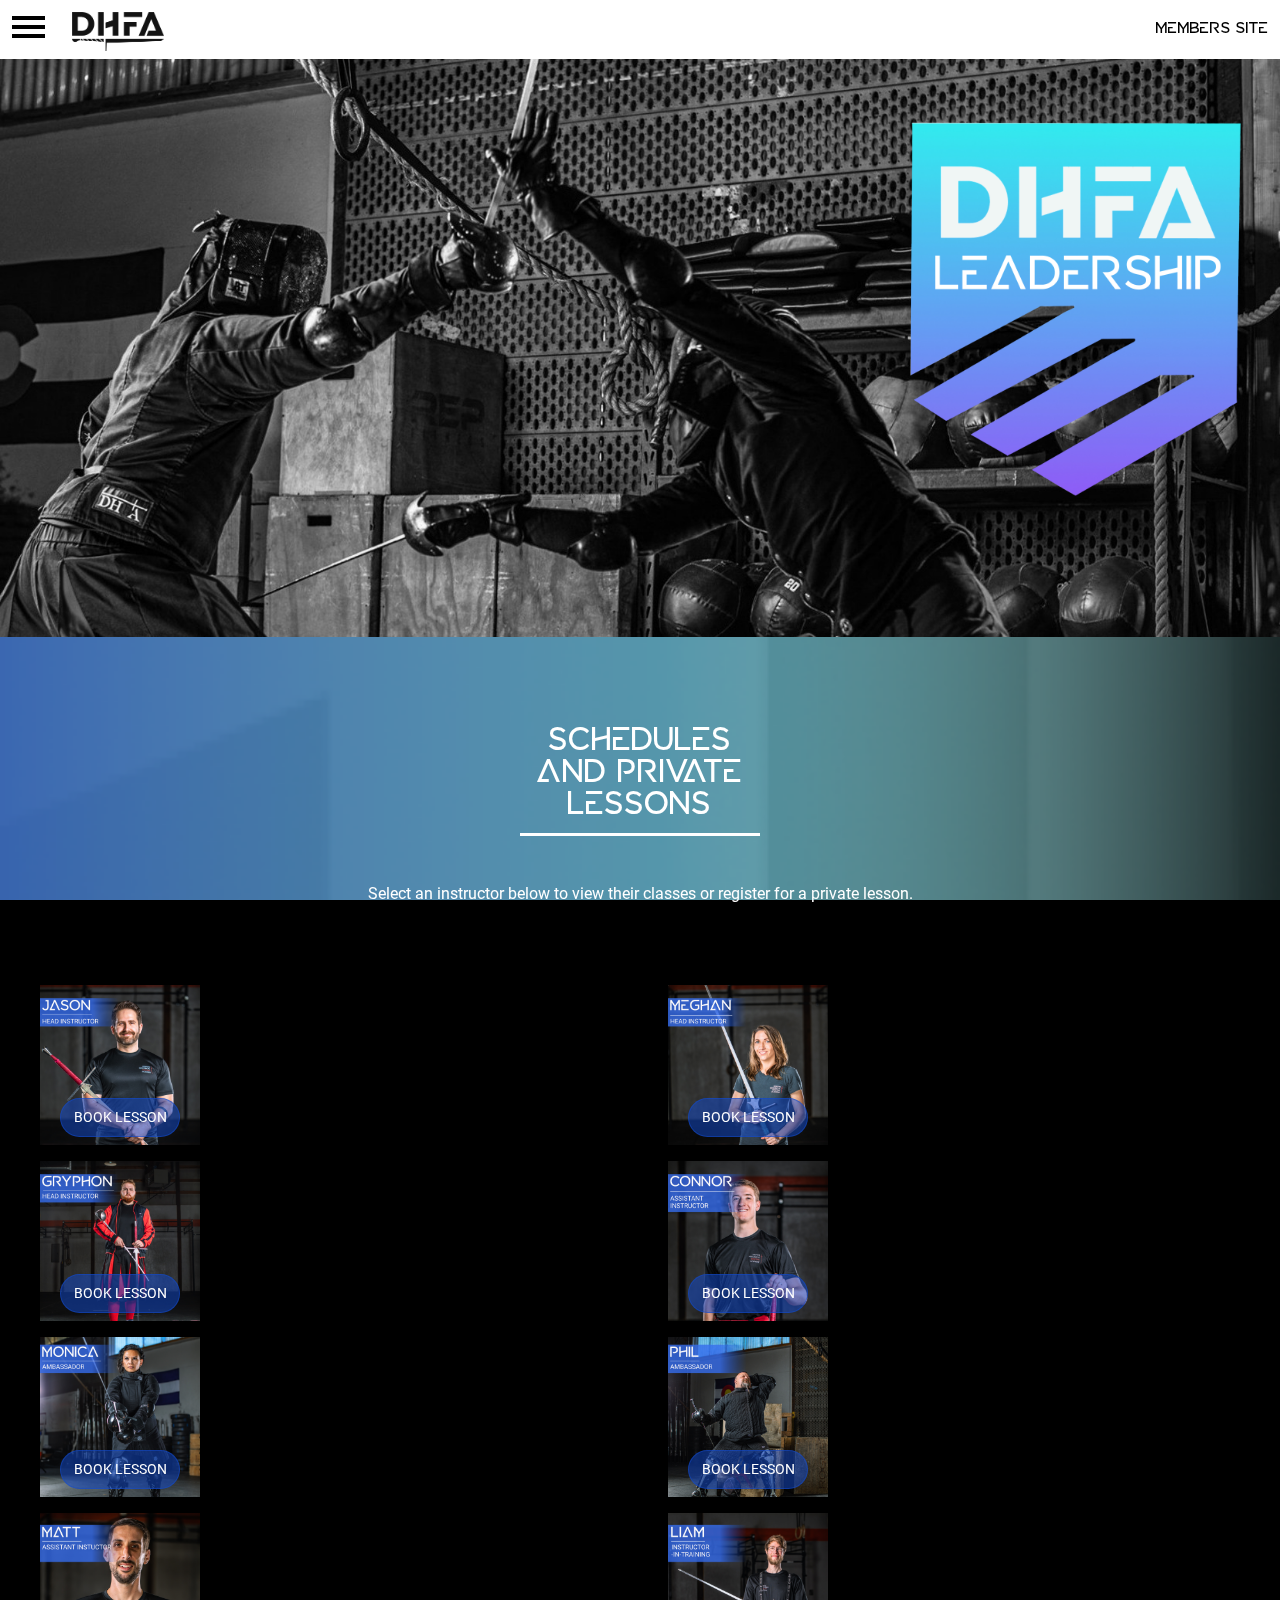
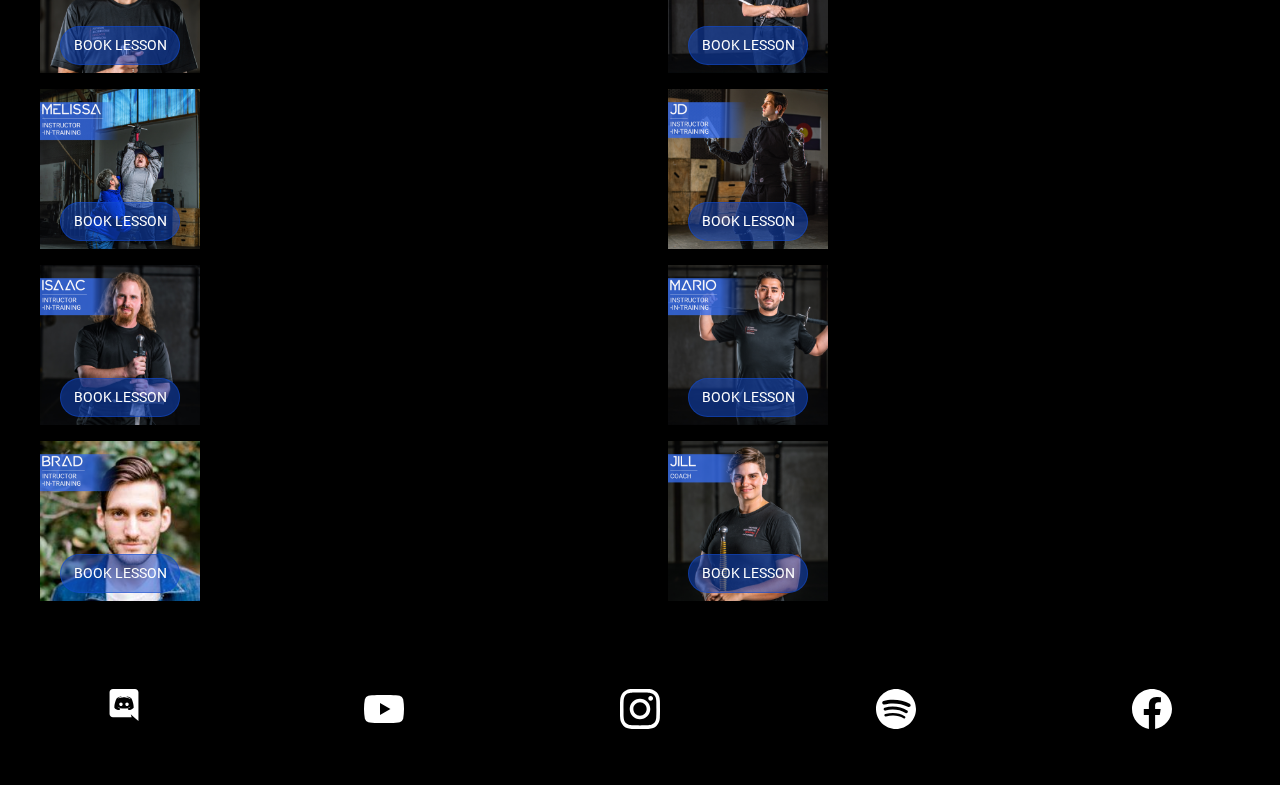
==== leadership.html @ adb18b88 "Leadership page initial" ====
<!DOCTYPE html>
<html lang="eng"></html>

<head>
        <meta name="viewport" content="width=device-width, initial-scale=1">
        
            <link rel="apple-touch-icon" sizes="180x180" href="favicon/apple-touch-icon.png">
            <link rel="icon" type="image/png" sizes="32x32" href="favicon/favicon-32x32.png">
            <link rel="icon" type="image/png" sizes="16x16" href="favicon/favicon-16x16.png">
            <link rel="manifest" href="favicon/site.webmanifest">
            <link rel="mask-icon" href="favicon/safari-pinned-tab.svg" color="#366dee">
            <meta name="msapplication-TileColor" content="#814af0">
            <meta name="theme-color" content="#ffffff">    
        
        <title>DHFA Leadership Site</title>
        <link href="leadershipstyles.css" rel="stylesheet">
</head>

    <body>
        <div class="overlay"></div>

        <nav role="navigation">
            <div class="menuToggle">
              <input type="checkbox" />
              
              <span></span>
              <span></span>
              <span></span>
              
    
              <ul class="menu">
                <li><a href="index.html">Home</a></li>
                <li><a href="https://my.rhinofit.ca/store/products/dbae5ebb">Shop</a></li>
                <li><a href="#leadership">Club Leadership</a></li>
                <li><a href="#">Club Updates</a></li>
                <li><a href=" https://my.rhinofit.ca/cal/dbae5ebb?show=classes&agenda=agendaWeek&minTime=0&maxTime=24&classes=all">Class Signup</a></li>
                <li><a href="#">Reading Materials</a></li>
                <li><a href="#">Equipment Guide</a></li>
                <li><a href="https://docs.google.com/document/d/1leaNUhkbYNF7OV9quRUYVx3VeisiRISOa0xHvIGaq3I/edit">Code of Conduct</a></li>
              </ul>
              
            </div>
          </nav>
            <img class="logo" src="/images/DHFA-logo.png">
            <span class="members-tag">Members Site</span>
            <div class="header-top"></div> 
    </header>
    <!-- OPENING TAG SECTION  -->
        <img class="head-img" src="images/gryph-connor-saber.jpg">
            <div>
                <img class="shield" src="/images/dhfa-leadership-shield.png">
                
            </div>
        </div>
    </header>
        <section id="leadership" class="opening-tag">
            <div class="opening-div">
                <div><h1>Schedules and private lessons</h1></div>
                <p>Select an instructor below to view their classes or register for a private lesson.</p>
            </div>
        </section>
        <!-- INSTRUCTOR LIST SECTION -->
        <section class="instructor-section">
            <ul class="instructor-list">
                <li class="instructor-li">
                    
                    <img src="images/headshots/jason-headshot.png">
                    <button class= "book-button"><a>book lesson</a></button>
                    <div class="img-overlay"></div>
                </li>
                <li class="instructor-li">
                    <img src="images/headshots/meghan-headshot.png">
                    <button class= "book-button"><a>book lesson</a></button>
                    <div class="img-overlay"></div>
                </li>
                <li class="instructor-li">
                    <img src="images/headshots/gryphon-headshot.png">
                    <button class= "book-button"><a>book lesson</a></button>
                    <div class="img-overlay"></div>
                </li>
                <li class="instructor-li">
                    <img src="images/headshots/connor-headshot.png">
                    <button class= "book-button"><a>book lesson</a></button>
                    <div class="img-overlay"></div>
                </li>
                <li class="instructor-li">
                    <img src="images/headshots/monica-headshot.png">
                    <button class= "book-button"><a>book lesson</a></button>
                    <div class="img-overlay"></div>
                </li>
                <li class="instructor-li">
                    <img src="images/headshots/phil-headshot.png">
                    <button class= "book-button"><a>book lesson</a></button>
                    <div class="img-overlay"></div>
                </li>
                <li class="instructor-li">
                    <img src="images/headshots/matt-headshot.png">
                    <button class= "book-button"><a>book lesson</a></button>
                    <div class="img-overlay"></div>
                </li>
                <li class="instructor-li">
                    <img src="images/headshots/liam-headshot.png">
                    <button class= "book-button"><a>book lesson</a></button>
                    <div class="img-overlay"></div>
                </li>
                <li class="instructor-li">
                    <img src="images/headshots/melissa-headshot.png">
                    <button class= "book-button"><a>book lesson</a></button>
                    <div class="img-overlay"></div>
                </li>
                <li class="instructor-li">
                    <img src="images/headshots/jd-headshot.png">
                    <button class= "book-button"><a>book lesson</a></button>
                    <div class="img-overlay"></div>
                </li>
                <li class="instructor-li">
                    <img src="images/headshots/isaac-headshot.png">
                    <button class= "book-button"><a>book lesson</a></button>
                    <div class="img-overlay"></div>
                </li>
                <li class="instructor-li">
                    <img src="images/headshots/mario-headshot.png">
                    <button class= "book-button"><a>book lesson</a></button>
                    <div class="img-overlay"></div>
                </li>
                <li class="instructor-li">
                    <img src="images/headshots/brad-headshot.png">
                    <button class= "book-button"><a>book lesson</a></button>
                    <div class="img-overlay"></div>
                </li>
                <li class="instructor-li">
                    <img src="images/headshots/jill-headshot.png">
                    <button class= "book-button"><a>book lesson</a></button>
                    <div class="img-overlay"></div>
                </li>
                
            </ul>

        </section>
         <!-- SOCIAL MEDIA FOOTER -->
        <footer>
            <section class="social-media">
                    <ul class="social-list">
                       <li><a href= "https://discord.gg/e8wqPay2pw">
                           <svg class="discord" role="img" viewBox="0 0 30 30" xmlns="http://www.w3.org/2000/svg"><title>Discord icon</title><path d="M20.222 0c1.406 0 2.54 1.137 2.607 2.475V24l-2.677-2.273-1.47-1.338-1.604-1.398.67 2.205H3.71c-1.402 0-2.54-1.065-2.54-2.476V2.48C1.17 1.142 2.31.003 3.715.003h16.5L20.222 0zm-6.118 5.683h-.03l-.202.2c2.073.6 3.076 1.537 3.076 1.537-1.336-.668-2.54-1.002-3.744-1.137-.87-.135-1.74-.064-2.475 0h-.2c-.47 0-1.47.2-2.81.735-.467.203-.735.336-.735.336s1.002-1.002 3.21-1.537l-.135-.135s-1.672-.064-3.477 1.27c0 0-1.805 3.144-1.805 7.02 0 0 1 1.74 3.743 1.806 0 0 .4-.533.805-1.002-1.54-.468-2.14-1.404-2.14-1.404s.134.066.335.2h.06c.03 0 .044.015.06.03v.006c.016.016.03.03.06.03.33.136.66.27.93.4.466.202 1.065.403 1.8.536.93.135 1.996.2 3.21 0 .6-.135 1.2-.267 1.8-.535.39-.2.87-.4 1.397-.737 0 0-.6.936-2.205 1.404.33.466.795 1 .795 1 2.744-.06 3.81-1.8 3.87-1.726 0-3.87-1.815-7.02-1.815-7.02-1.635-1.214-3.165-1.26-3.435-1.26l.056-.02zm.168 4.413c.703 0 1.27.6 1.27 1.335 0 .74-.57 1.34-1.27 1.34-.7 0-1.27-.6-1.27-1.334.002-.74.573-1.338 1.27-1.338zm-4.543 0c.7 0 1.266.6 1.266 1.335 0 .74-.57 1.34-1.27 1.34-.7 0-1.27-.6-1.27-1.334 0-.74.57-1.338 1.27-1.338z"/></svg>
                     <span>Discord</span> </a></li>
                        <li><a href= "https://www.youtube.com/channel/UCzlWO2A1Yfn-cP_QEV4wdCg">
                           <svg role="img" xmlns="http://www.w3.org/2000/svg" viewBox="0 0 24 24"><title>YouTube icon</title><path d="M23.499 6.203a3.008 3.008 0 00-2.089-2.089c-1.87-.501-9.4-.501-9.4-.501s-7.509-.01-9.399.501a3.008 3.008 0 00-2.088 2.09A31.258 31.26 0 000 12.01a31.258 31.26 0 00.523 5.785 3.008 3.008 0 002.088 2.089c1.869.502 9.4.502 9.4.502s7.508 0 9.399-.502a3.008 3.008 0 002.089-2.09 31.258 31.26 0 00.5-5.784 31.258 31.26 0 00-.5-5.808zm-13.891 9.4V8.407l6.266 3.604z"/></svg>
                           <span>Youtube</span></a></li>
                       <li><a href= "https://www.instagram.com/denverhistoricalfencingacademy/">
                           <svg role="img" viewBox="0 0 24 24" xmlns="http://www.w3.org/2000/svg"><title>Instagram icon</title><path d="M12 0C8.74 0 8.333.015 7.053.072 5.775.132 4.905.333 4.14.63c-.789.306-1.459.717-2.126 1.384S.935 3.35.63 4.14C.333 4.905.131 5.775.072 7.053.012 8.333 0 8.74 0 12s.015 3.667.072 4.947c.06 1.277.261 2.148.558 2.913.306.788.717 1.459 1.384 2.126.667.666 1.336 1.079 2.126 1.384.766.296 1.636.499 2.913.558C8.333 23.988 8.74 24 12 24s3.667-.015 4.947-.072c1.277-.06 2.148-.262 2.913-.558.788-.306 1.459-.718 2.126-1.384.666-.667 1.079-1.335 1.384-2.126.296-.765.499-1.636.558-2.913.06-1.28.072-1.687.072-4.947s-.015-3.667-.072-4.947c-.06-1.277-.262-2.149-.558-2.913-.306-.789-.718-1.459-1.384-2.126C21.319 1.347 20.651.935 19.86.63c-.765-.297-1.636-.499-2.913-.558C15.667.012 15.26 0 12 0zm0 2.16c3.203 0 3.585.016 4.85.071 1.17.055 1.805.249 2.227.415.562.217.96.477 1.382.896.419.42.679.819.896 1.381.164.422.36 1.057.413 2.227.057 1.266.07 1.646.07 4.85s-.015 3.585-.074 4.85c-.061 1.17-.256 1.805-.421 2.227-.224.562-.479.96-.899 1.382-.419.419-.824.679-1.38.896-.42.164-1.065.36-2.235.413-1.274.057-1.649.07-4.859.07-3.211 0-3.586-.015-4.859-.074-1.171-.061-1.816-.256-2.236-.421-.569-.224-.96-.479-1.379-.899-.421-.419-.69-.824-.9-1.38-.165-.42-.359-1.065-.42-2.235-.045-1.26-.061-1.649-.061-4.844 0-3.196.016-3.586.061-4.861.061-1.17.255-1.814.42-2.234.21-.57.479-.96.9-1.381.419-.419.81-.689 1.379-.898.42-.166 1.051-.361 2.221-.421 1.275-.045 1.65-.06 4.859-.06l.045.03zm0 3.678c-3.405 0-6.162 2.76-6.162 6.162 0 3.405 2.76 6.162 6.162 6.162 3.405 0 6.162-2.76 6.162-6.162 0-3.405-2.76-6.162-6.162-6.162zM12 16c-2.21 0-4-1.79-4-4s1.79-4 4-4 4 1.79 4 4-1.79 4-4 4zm7.846-10.405c0 .795-.646 1.44-1.44 1.44-.795 0-1.44-.646-1.44-1.44 0-.794.646-1.439 1.44-1.439.793-.001 1.44.645 1.44 1.439z"/></svg>
                           <span>Instagram</span></a></li>
                       <li><a href= "https://open.spotify.com/user/detriot/playlist/1cmJ5L65HYiVVd4x2B9hgH">
                           <svg role="img" viewBox="0 0 24 24" xmlns="http://www.w3.org/2000/svg"><title>Spotify icon</title><path d="M12 0C5.4 0 0 5.4 0 12s5.4 12 12 12 12-5.4 12-12S18.66 0 12 0zm5.521 17.34c-.24.359-.66.48-1.021.24-2.82-1.74-6.36-2.101-10.561-1.141-.418.122-.779-.179-.899-.539-.12-.421.18-.78.54-.9 4.56-1.021 8.52-.6 11.64 1.32.42.18.479.659.301 1.02zm1.44-3.3c-.301.42-.841.6-1.262.3-3.239-1.98-8.159-2.58-11.939-1.38-.479.12-1.02-.12-1.14-.6-.12-.48.12-1.021.6-1.141C9.6 9.9 15 10.561 18.72 12.84c.361.181.54.78.241 1.2zm.12-3.36C15.24 8.4 8.82 8.16 5.16 9.301c-.6.179-1.2-.181-1.38-.721-.18-.601.18-1.2.72-1.381 4.26-1.26 11.28-1.02 15.721 1.621.539.3.719 1.02.419 1.56-.299.421-1.02.599-1.559.3z"/></svg>
                           <span>Spotify</span></a></li>
                       <li><a href= "https://www.facebook.com/groups/denverhistoricalfencing">
                           <svg role="img" xmlns="http://www.w3.org/2000/svg" viewBox="0 0 24 24"><title>Facebook icon</title><path d="M24 12.073c0-6.627-5.373-12-12-12s-12 5.373-12 12c0 5.99 4.388 10.954 10.125 11.854v-8.385H7.078v-3.47h3.047V9.43c0-3.007 1.792-4.669 4.533-4.669 1.312 0 2.686.235 2.686.235v2.953H15.83c-1.491 0-1.956.925-1.956 1.874v2.25h3.328l-.532 3.47h-2.796v8.385C19.612 23.027 24 18.062 24 12.073z"/></svg>
                           <span>Facebook</span></a></li>
                   </ul>
           </section>
           <div class="bottom-div"></div>
       </footer>
    </body>
</html>
---- leadershipstyles.css ----
@font-face {
    font-family: "BabaPro";
    src: url("/fonts/BabaPro (2020_09_14 16_25_34 UTC).ttf") format("truetype");
  }
  
  @font-face {
      font-family: "Roboto";
      src: url("fonts/Roboto-Regular.ttf") format("truetype");
  }
  
  *,
  *:before,
  *:after {
    box-sizing: border-box;
  }
  
  body {
      background-color: black;
      color: white;
      margin: 0;
  }
  
  button {
      font-family: "Roboto";
      max-height: 3rem;
      max-width: 10rem;
      white-space: nowrap;
      color: white;
      background-color: #124bce82;
      border: solid 1px #124bce82;
      border-radius: 40px;
      font-size: 1.2rem;
      text-transform: uppercase;
      padding: 10px 15px;
      cursor: pointer;
      transition: all .2s ease-in-out;
  }
  
  button:hover {
      transform: scale(1.1);
      background-color: #124bce;
      border: solid 1px #124bce;
  }
  
  a {
      text-decoration: none;
      color: white;
  }
  
  h1 {
      font-family: "BabaPro";
      font-weight: lighter;
      text-align: center;
      font-size: 2rem;
      border-bottom: solid white 3px;
      padding: 1rem 0;
      margin: 0 auto 1rem auto;
      line-height: 2rem;
      max-width: 15rem;
  }
  
  section {
      font-family: "Roboto";
      text-align: center;
      margin: 4rem 0;
      line-height: 1.3rem;
      font-size: 1rem;
  }
  
  p {
      margin: 3rem;
  }
  
  ul {
      margin: 0;
  }
  
  .overlay {
      background-image: url(images/DHFA-logo-overlay.png);
      background-size: cover;
      opacity: 0.75;
      z-index: -1;
      position: fixed;
      left: 0;
      right: 0;
      width: 100vw;
      height: 100%;
      mix-blend-mode: screen;
      pointer-events: none;
    }

    /* HEADER SECTION---------------------------- */
.header-top {
    z-index: -1;
    position: absolute;
    background-color: white;
    overflow: auto;
    color: black;
    top: 0;
    bottom: 0;
    left: 0;
    right: 0;
    max-height: 6rem;
}

.logo {
    position: absolute;
    display: flex;
    width: 5.75rem;
    top: .75rem;;
    bottom: 0;
    left: 4.5rem;
}

.members-tag {
    position: absolute;
    color: black;
    font-family: "BabaPro";
    display: inline-flex;
    top: 1rem;
    right: .7rem;
    font-size: 1rem;
}

.head-img {
    margin-top: 2rem;
    position: relative;
    width: 100%;
    overflow: hidden;
    filter: grayscale(100%);
}

.shield {
    position: absolute;
    top: 3.5rem;
    bottom: 0;
    right: .5rem;
    max-width: 30%;
}


/* NAVIGATION SECTION------------------------ */
.menuToggle {
    max-width: 5rem;
  display: block;
  position: relative;
  top: 1em;
  left: .75rem;
  z-index: 2;
  -webkit-user-select: none;
  user-select: none;
}

.menuToggle a {
  font-family: "BabaPro";
  text-decoration: none;
  color: white;
  transition: 0.4s ease-in-out;
}

.menuToggle a:hover {
    transition: 0.4s ease-in-out;
  color: #32ebef;
  text-decoration: underline;
}

.menuToggle input {
  display: block;
  width: 40px;
  height: 32px;
  position: absolute;
  top: -7px;
  left: -5px;
  cursor: pointer;
  opacity: 0; 
  z-index: 2; 
  -webkit-touch-callout: none;
}

.menuToggle span {
  display: block;
  width: 33px;
  height: 4px;
  margin-bottom: 5px;
  position: relative;
  background: black;
  z-index: 1;
  transform-origin: 4px 0px;
  transition: transform 0.5s cubic-bezier(0.77,0.2,0.05,1.0),
              background 0.5s cubic-bezier(0.77,0.2,0.05,1.0),
              opacity 0.55s ease;
}

.menuToggle span:first-child {
  transform-origin: 0% 0%;
}

.menuToggle span:nth-last-child(2) {
  transform-origin: 0% 100%;
}

.menuToggle input:checked ~ span {
  opacity: 1;
  transform: rotate(45deg) translate(-2px, -1px);
  background: white;
}

.menuToggle input:checked ~ span:nth-last-child(3) {
  opacity: 0;
  transform: rotate(0deg) scale(0.2, 0.2);
}

.menuToggle input:checked ~ span:nth-last-child(2) {
  transform: rotate(-45deg) translate(0, -1px);
}

.menu {
  position: absolute;
  width: 300px;
  margin: -100px 0 0 -50px;
  padding: 50px;
  padding-top: 125px;
  border: solid 3px #32ebef;
  border-radius: 40px;
  background-color: rgba(0, 0, 0, 0.7);
  background-image: url(images/Hilts-1.png);
  background-repeat: no-repeat;
  background-position: right;
  background-size: 50rem;
  list-style-type: none;
  -webkit-font-smoothing: antialiased;
  transform-origin: 0% 0%;
  transform: translate(-100%, 0);
  transition: transform 0.5s cubic-bezier(0.77,0.2,0.05,1.0);
}

.menu li {
  padding: 2rem;
  font-size: 1.4rem;
}

.menuToggle input:checked ~ ul {
  transform: none;
}

/* OPENING TAG SECTION------------------------ */
.opening-tag{
    text-align: center;
}
/* INSTRUCTOR LIST SECTION-------------------- */
.instructor-list {
    background-color: rgba(0, 0, 0, 0.7);;
    display: grid;
    grid-template-columns: 1fr 1fr;
    grid-template-rows: 1fr 1fr;
    grid-gap: 1rem;
}

.instructor-list li {
    display: grid;
    grid-template-columns: 1;
    grid-template-rows: 1;
    list-style-type: none;
    width: 10rem;
    height: 10rem;
}

.instructor-list:nth-of-type(1n){
    padding-top: 1rem;
}

.instructor-list:last-child{
    padding-bottom: 1rem;
}

.instructor-list li img {
    grid-column: 1 / -1;
    grid-row: 1 / -1;
    max-width: 100%;
    max-height: 100%;
    object-fit: cover;
}

.img-overlay{
    z-index: -1;
    background:linear-gradient(45deg, #32ebef32, #814AF032);
    grid-column: 1 / -1;
    grid-row: 1 / -1;
    position: relative;
    transform: translateZ(1);
    transition: 0.1s ease-in-out;
}

.instructor-list li:hover .img-overlay {
    z-index: 1;
    transform: none;
}

.book-button {
    z-index: 2;
    display: grid;
    grid-column: 1 / -1;
    grid-row: 1 / -1;
    max-width: 75%;
    max-height: 60%;
    font-size: .9rem;
    justify-self: center;
    align-self: end;
    justify-content: center;
    margin-bottom: .5rem;
}

/* SOCIAL MEDIA SECTION-------------------------- */

.social-media {
    margin-bottom: 0;
}

.social-list {
    font-family: "BabaPro";
    position: relative;
    display: grid;
    grid-template-columns: auto;
    grid-template-rows: auto;
    grid-gap: 1fr;
    grid-auto-flow: column;
    text-decoration: none;
    list-style-type: none;
    text-align: center;
    background-color: rgba(0, 0, 0, 0.6);
    max-width: 100vw;
    max-height: 3.5rem;
    padding: 0;
}

.social-list li {
    padding: .5rem;
}

.social-list span {
    display: none;
}

.bottom-div {
    display: flex;
    flex: 1;
    background-color: black;
    min-height: 3rem;
    bottom: 0;
}

svg {
    max-height: 2.5rem;
    max-width: 2.5rem;
    fill: white;
}


.social-list a:hover,
svg:hover {
    transition: 0.4s ease-in-out;
    fill: #32ebef;
    color: #32ebef;
    text-decoration: underline;
}
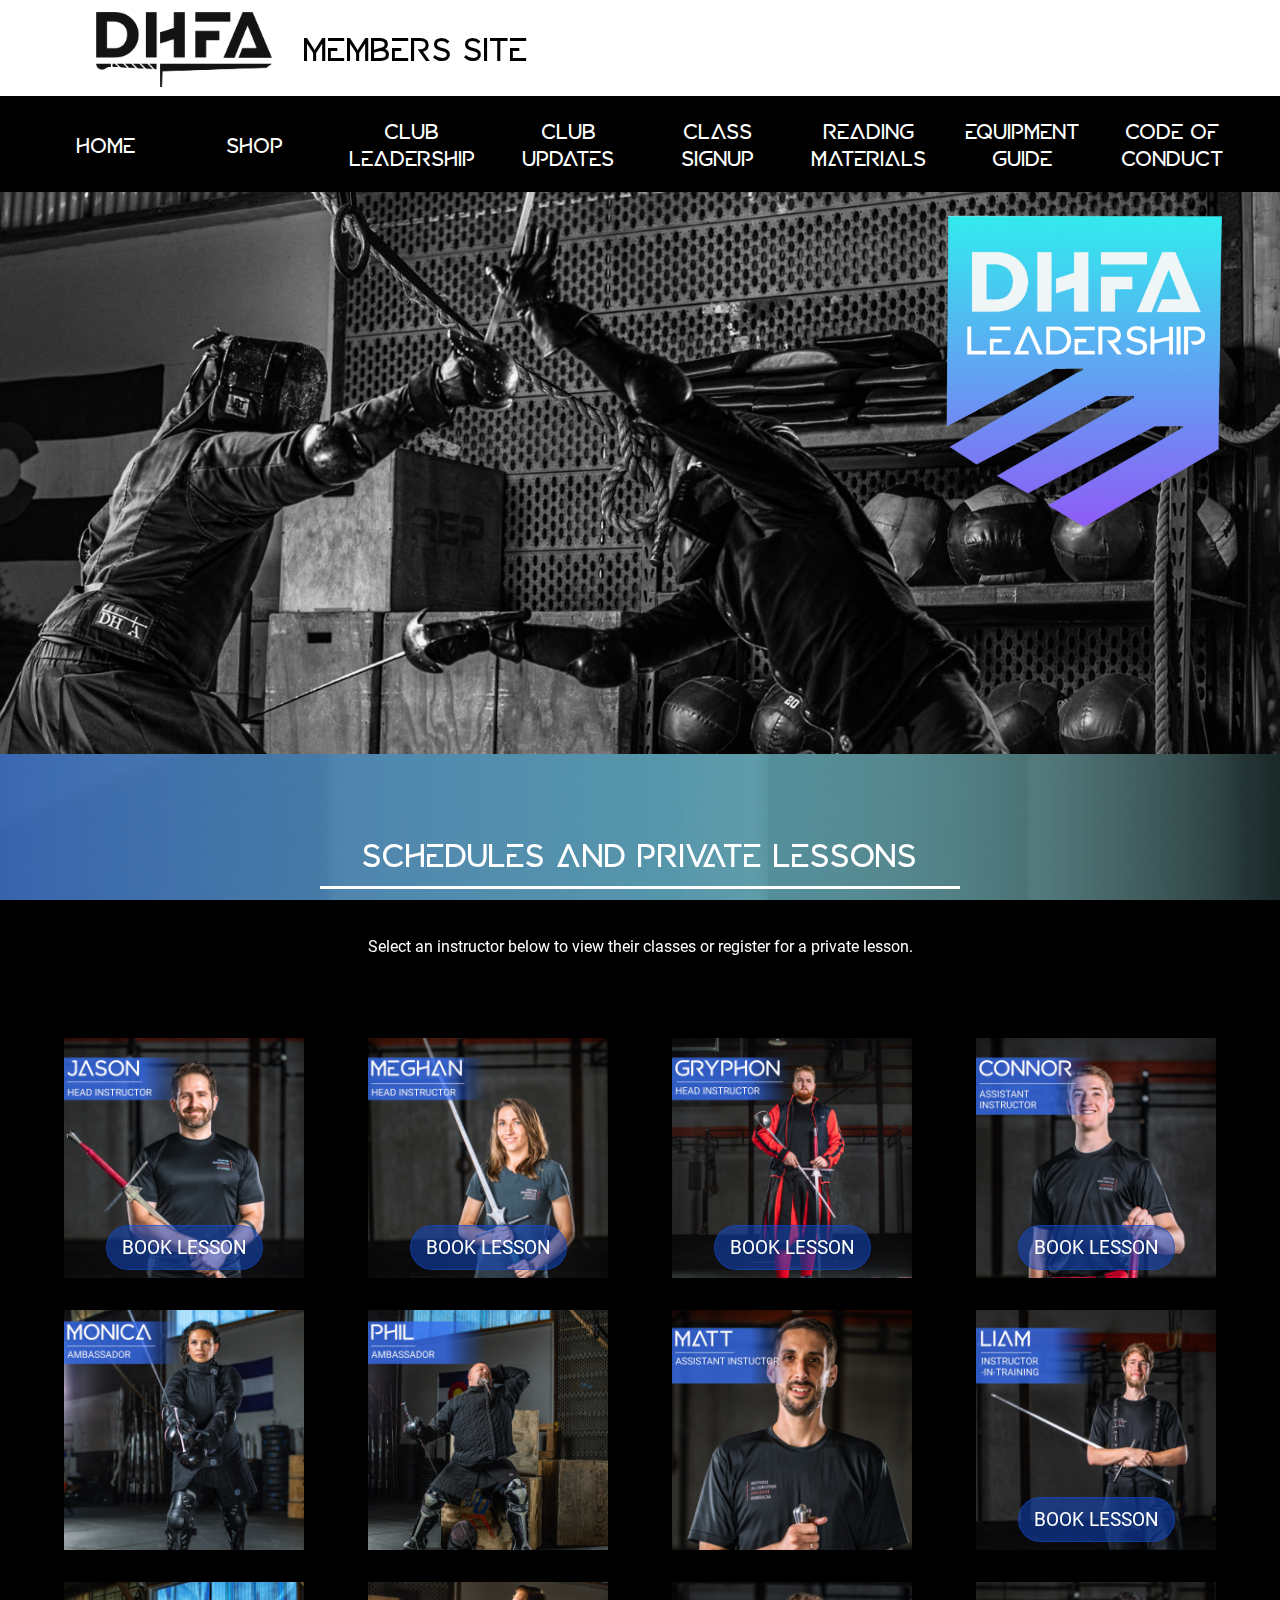
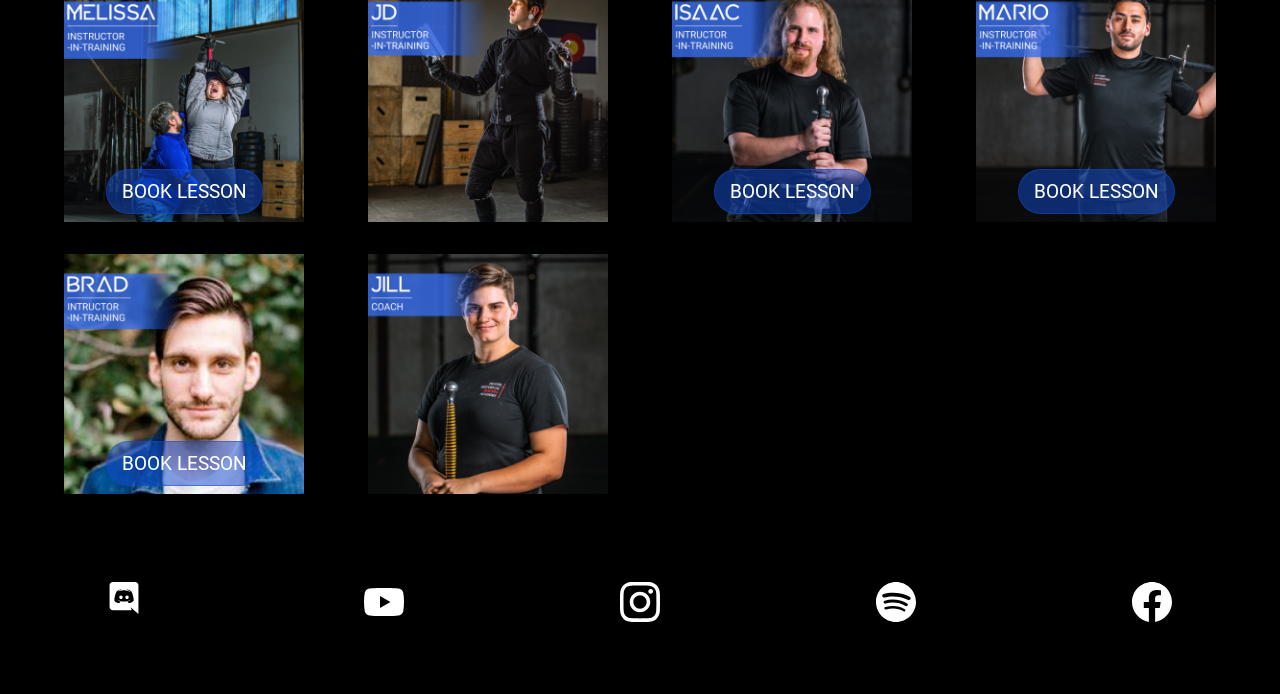
==== commit e91e9ae0: "Leaderships desktop sizing" ====
--- a/leadership.html
+++ b/leadership.html
@@ -65,72 +65,67 @@
                 <li class="instructor-li">
                     
                     <img src="images/headshots/jason-headshot.png">
-                    <button class= "book-button"><a>book lesson</a></button>
+                    <button class= "book-button"><a href="https://my.rhinofit.ca/cal/dbae5ebb?show=classes&agenda=agendaWeek&minTime=0&maxTime=24&classes=all">book lesson</a></button>
                     <div class="img-overlay"></div>
                 </li>
                 <li class="instructor-li">
                     <img src="images/headshots/meghan-headshot.png">
-                    <button class= "book-button"><a>book lesson</a></button>
+                    <button class= "book-button"><a href="https://my.rhinofit.ca/cal/dbae5ebb?show=classes&agenda=agendaWeek&minTime=0&maxTime=24&classes=all">book lesson</a></button>
                     <div class="img-overlay"></div>
                 </li>
                 <li class="instructor-li">
                     <img src="images/headshots/gryphon-headshot.png">
-                    <button class= "book-button"><a>book lesson</a></button>
+                    <button class= "book-button"><a href="https://my.rhinofit.ca/cal/dbae5ebb?show=classes&agenda=agendaWeek&minTime=0&maxTime=24&classes=all">book lesson</a></button>
                     <div class="img-overlay"></div>
                 </li>
                 <li class="instructor-li">
                     <img src="images/headshots/connor-headshot.png">
-                    <button class= "book-button"><a>book lesson</a></button>
+                    <button class= "book-button"><a href="https://my.rhinofit.ca/cal/dbae5ebb?show=classes&agenda=agendaWeek&minTime=0&maxTime=24&classes=all">book lesson</a></button>
                     <div class="img-overlay"></div>
                 </li>
                 <li class="instructor-li">
                     <img src="images/headshots/monica-headshot.png">
-                    <button class= "book-button"><a>book lesson</a></button>
                     <div class="img-overlay"></div>
                 </li>
                 <li class="instructor-li">
                     <img src="images/headshots/phil-headshot.png">
-                    <button class= "book-button"><a>book lesson</a></button>
                     <div class="img-overlay"></div>
                 </li>
                 <li class="instructor-li">
                     <img src="images/headshots/matt-headshot.png">
-                    <button class= "book-button"><a>book lesson</a></button>
                     <div class="img-overlay"></div>
                 </li>
                 <li class="instructor-li">
                     <img src="images/headshots/liam-headshot.png">
-                    <button class= "book-button"><a>book lesson</a></button>
+                    <button class= "book-button"><a href="https://my.rhinofit.ca/cal/dbae5ebb?show=classes&agenda=agendaWeek&minTime=0&maxTime=24&classes=all">book lesson</a></button>
                     <div class="img-overlay"></div>
                 </li>
                 <li class="instructor-li">
                     <img src="images/headshots/melissa-headshot.png">
-                    <button class= "book-button"><a>book lesson</a></button>
+                    <button class= "book-button"><a href="https://my.rhinofit.ca/cal/dbae5ebb?show=classes&agenda=agendaWeek&minTime=0&maxTime=24&classes=all">book lesson</a></button>
                     <div class="img-overlay"></div>
                 </li>
                 <li class="instructor-li">
                     <img src="images/headshots/jd-headshot.png">
-                    <button class= "book-button"><a>book lesson</a></button>
                     <div class="img-overlay"></div>
                 </li>
                 <li class="instructor-li">
                     <img src="images/headshots/isaac-headshot.png">
-                    <button class= "book-button"><a>book lesson</a></button>
+                    <button class= "book-button"><a href="https://my.rhinofit.ca/cal/dbae5ebb?show=classes&agenda=agendaWeek&minTime=0&maxTime=24&classes=all">book lesson</a></button>
                     <div class="img-overlay"></div>
                 </li>
                 <li class="instructor-li">
                     <img src="images/headshots/mario-headshot.png">
-                    <button class= "book-button"><a>book lesson</a></button>
+                    <button class= "book-button"><a href="https://my.rhinofit.ca/cal/dbae5ebb?show=classes&agenda=agendaWeek&minTime=0&maxTime=24&classes=all">book lesson</a></button>
                     <div class="img-overlay"></div>
                 </li>
                 <li class="instructor-li">
                     <img src="images/headshots/brad-headshot.png">
-                    <button class= "book-button"><a>book lesson</a></button>
+                    <button class= "book-button"><a href="https://my.rhinofit.ca/cal/dbae5ebb?show=classes&agenda=agendaWeek&minTime=0&maxTime=24&classes=all">book lesson</a></button>
                     <div class="img-overlay"></div>
                 </li>
                 <li class="instructor-li">
                     <img src="images/headshots/jill-headshot.png">
-                    <button class= "book-button"><a>book lesson</a></button>
                     <div class="img-overlay"></div>
                 </li>
                 
--- a/leadershipstyles.css
+++ b/leadershipstyles.css
@@ -71,10 +71,6 @@
       margin: 3rem;
   }
   
-  ul {
-      margin: 0;
-  }
-  
   .overlay {
       background-image: url(images/DHFA-logo-overlay.png);
       background-size: cover;
@@ -160,8 +156,8 @@
 
 .menuToggle a:hover {
     transition: 0.4s ease-in-out;
-  color: #32ebef;
-  text-decoration: underline;
+    color: #32ebef;
+    text-decoration: underline;
 }
 
 .menuToggle input {
@@ -253,7 +249,10 @@
     display: grid;
     grid-template-columns: 1fr 1fr;
     grid-template-rows: 1fr 1fr;
-    grid-gap: 1rem;
+    grid-gap: .5rem;
+    justify-content: center;
+    align-content: center;
+    padding: 0;
 }
 
 .instructor-list li {
@@ -263,6 +262,7 @@
     list-style-type: none;
     width: 10rem;
     height: 10rem;
+    justify-self: center;
 }
 
 .instructor-list:nth-of-type(1n){
@@ -303,7 +303,7 @@
     grid-row: 1 / -1;
     max-width: 75%;
     max-height: 60%;
-    font-size: .9rem;
+    font-size: .7rem;
     justify-self: center;
     align-self: end;
     justify-content: center;
@@ -362,4 +362,104 @@
     fill: #32ebef;
     color: #32ebef;
     text-decoration: underline;
+}
+
+/* MEDIA QUERIES--------------------------------------- */
+
+@media(min-width: 500px){
+
+h1 {
+    max-width: 40rem;
+}
+
+.instructor-list {
+    grid-gap: 2rem;
+}
+
+.instructor-list li {
+    width: 15rem;
+    height: 15rem;  
+}
+
+.book-button {
+    max-width: 100%;
+    max-height: 100%;
+    font-size: 1.2rem;
+}
+    
+
+}
+
+@media(min-width: 1046px) {
+
+/* HEADER SECTION 1046px----------------------------- */
+
+.header-top {
+    min-height: 12rem;
+}
+
+
+.logo {
+    min-width: 11rem;
+    left: 6rem;
+}
+
+.members-tag {
+    font-size: 2rem;
+    top: 1.75rem;
+    left: 19rem;
+}
+
+.shield {
+    top: 10rem;
+    right: 2rem;
+    max-width: 20rem;
+}
+
+.head-img {
+    margin-top: 11rem;
+}
+/* NAVIGATION SECTION 1046px------------------------ */
+
+    .menuToggle span {
+        display: none;
+    }
+    
+    .menu {
+        display: grid;
+        grid-template-columns: repeat(8, 1fr);
+        grid-template-rows: 1fr;
+        text-align: center;
+        transform: none;
+        width: 100vw;
+        height: 6rem;
+        border: none;
+        border-radius: 0px;
+        background-position: center;
+        background-color: black;
+        background-image: none;
+        padding: 0 2rem;
+        margin: 0;
+        top: 5rem;
+        left: -1rem;
+    }
+    
+    .menuToggle {
+        left: 1rem;
+    }
+    
+    .menu li {
+        padding: 1rem 1.2rem;
+        font-size: 1.3rem;;
+        align-self: center;
+    }
+    
+
+
+.instructor-list {
+    grid-template-columns: repeat(4,1fr);
+    padding: 3rem;
+}
+
+
 }